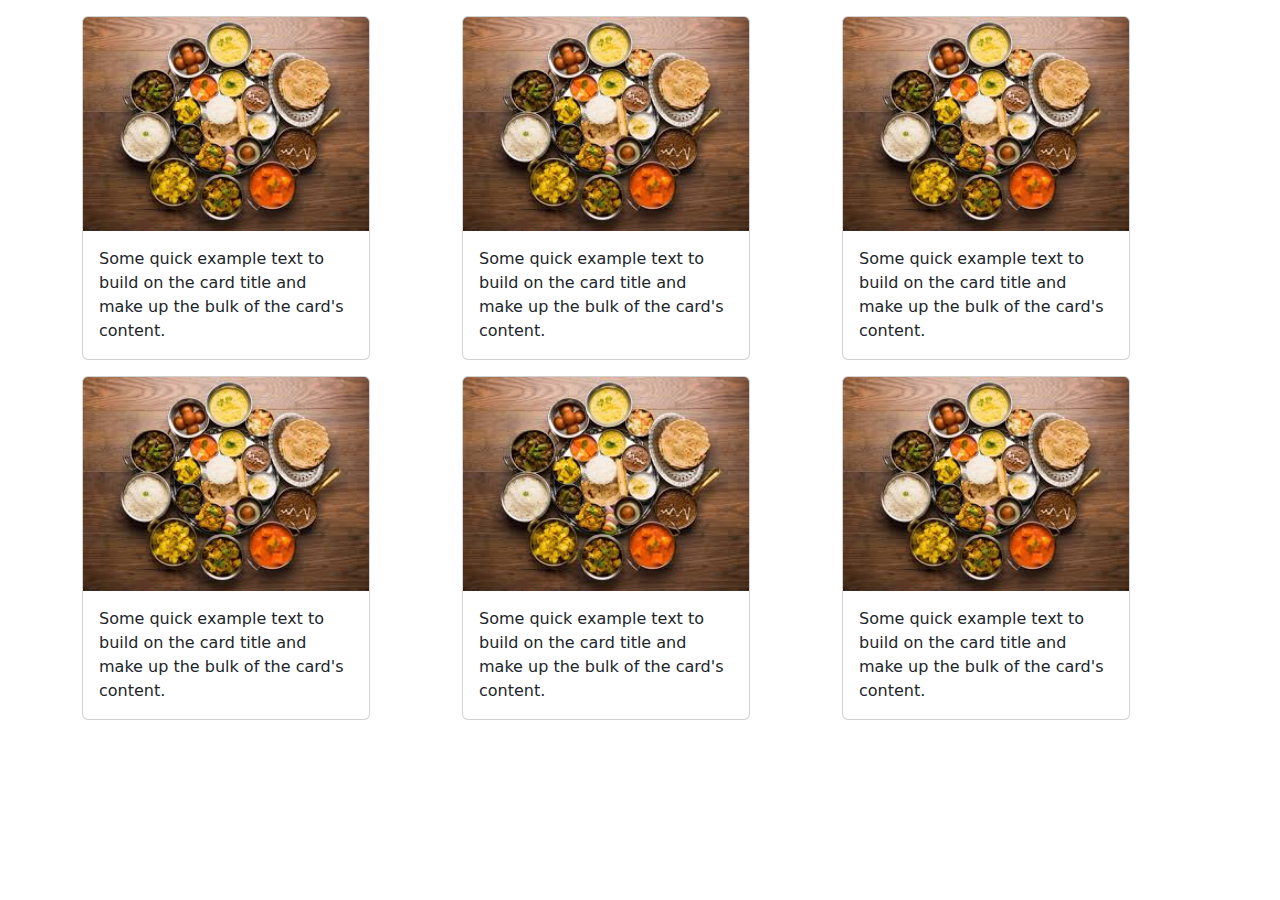
==== Practice/03demo.html @ 5715d9d2 "03demo set" ====
<!DOCTYPE html>
<html lang="en">
  <head>
    <meta charset="UTF-8" />
    <meta name="viewport" content="width=device-width, initial-scale=1.0" />
    <title>Document</title>
    <link
      href="https://cdn.jsdelivr.net/npm/bootstrap@5.3.3/dist/css/bootstrap.min.css"
      rel="stylesheet"
      integrity="sha384-QWTKZyjpPEjISv5WaRU9OFeRpok6YctnYmDr5pNlyT2bRjXh0JMhjY6hW+ALEwIH"
      crossorigin="anonymous"
    />
  </head>
  <body>
    <div class="container">
      <div class="row">
        <div class="col-12 col-lg-4 mt-3">
          <div class="card" style="width: 18rem">
            <img
              src="[data-uri]"
              class="card-img-top"
              alt="..."
            />
            <div class="card-body">
              <p class="card-text">
                Some quick example text to build on the card title and make up
                the bulk of the card's content.
              </p>
            </div>
          </div>
        </div>
        <div class="col-12 col-lg-4 mt-3">
          <div class="card" style="width: 18rem">
            <img
              src="[data-uri]"
              class="card-img-top"
              alt="..."
            />
            <div class="card-body">
              <p class="card-text">
                Some quick example text to build on the card title and make up
                the bulk of the card's content.
              </p>
            </div>
          </div>
        </div>
        <div class="col-12 col-lg-4 mt-3">
          <div class="card" style="width: 18rem">
            <img
              src="[data-uri]"
              class="card-img-top"
              alt="..."
            />
            <div class="card-body">
              <p class="card-text">
                Some quick example text to build on the card title and make up
                the bulk of the card's content.
              </p>
            </div>
          </div>
        </div>
        <div class="col-12 col-lg-4 mt-3">
          <div class="card" style="width: 18rem">
            <img
              src="[data-uri]"
              class="card-img-top"
              alt="..."
            />
            <div class="card-body">
              <p class="card-text">
                Some quick example text to build on the card title and make up
                the bulk of the card's content.
              </p>
            </div>
          </div>
        </div>
        <div class="col-12 col-lg-4 mt-3">
          <div class="card" style="width: 18rem">
            <img
              src="[data-uri]"
              class="card-img-top"
              alt="..."
            />
            <div class="card-body">
              <p class="card-text">
                Some quick example text to build on the card title and make up
                the bulk of the card's content.
              </p>
            </div>
          </div>
        </div>
        <div class="col-12 col-lg-4 mt-3">
          <div class="card" style="width: 18rem">
            <img
              src="[data-uri]"
              class="card-img-top"
              alt="..."
            />
            <div class="card-body">
              <p class="card-text">
                Some quick example text to build on the card title and make up
                the bulk of the card's content.
              </p>
            </div>
          </div>
        </div>
      </div>
    </div>
    <script
      src="https://cdn.jsdelivr.net/npm/@popperjs/core@2.11.8/dist/umd/popper.min.js"
      integrity="sha384-I7E8VVD/ismYTF4hNIPjVp/Zjvgyol6VFvRkX/vR+Vc4jQkC+hVqc2pM8ODewa9r"
      crossorigin="anonymous"
    ></script>
    <script
      src="https://cdn.jsdelivr.net/npm/bootstrap@5.3.3/dist/js/bootstrap.min.js"
      integrity="sha384-0pUGZvbkm6XF6gxjEnlmuGrJXVbNuzT9qBBavbLwCsOGabYfZo0T0to5eqruptLy"
      crossorigin="anonymous"
    ></script>
  </body>
</html>
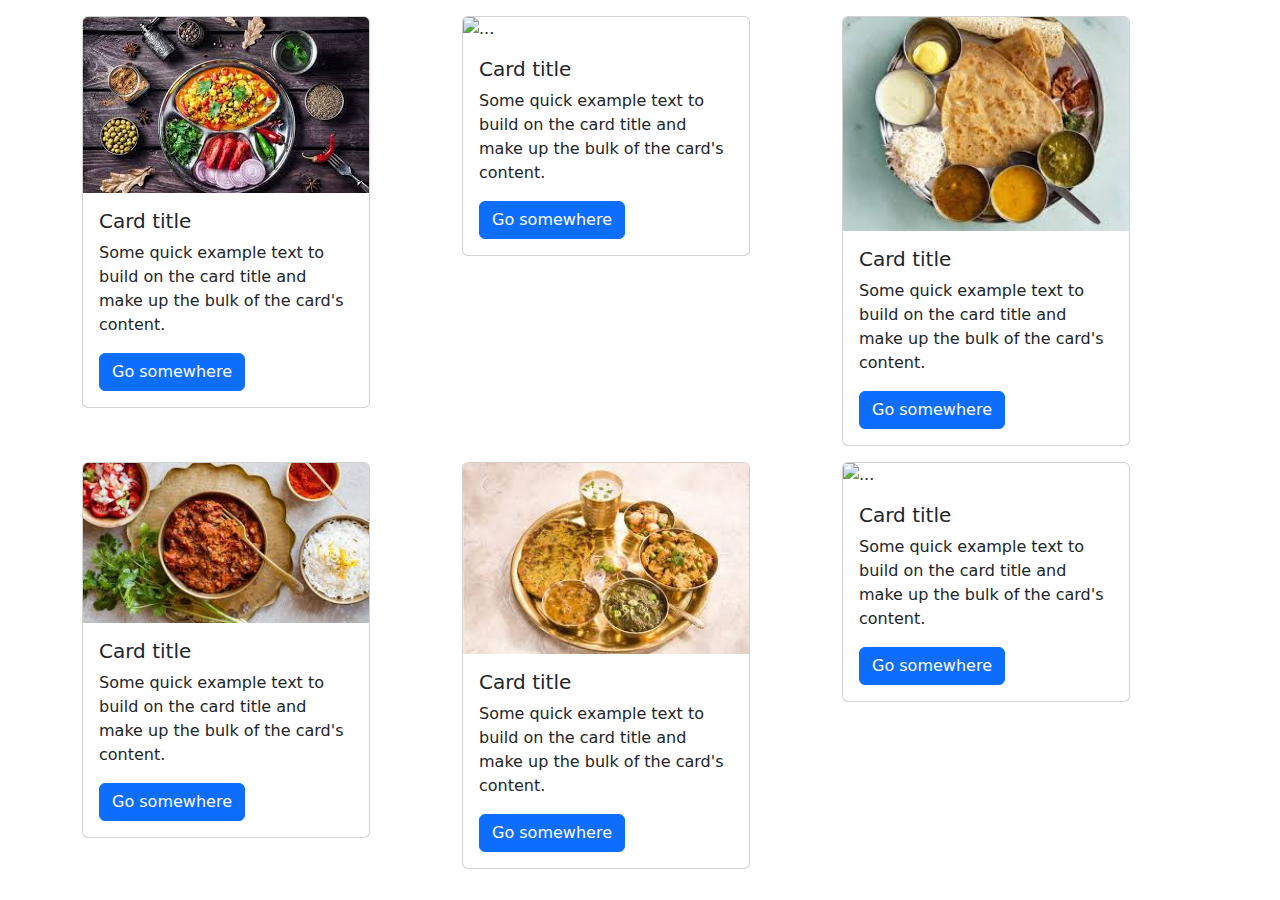
==== commit d8f9d9ad: "page modify" ====
--- a/Practice/03demo.html
+++ b/Practice/03demo.html
@@ -17,90 +17,102 @@
         <div class="col-12 col-lg-4 mt-3">
           <div class="card" style="width: 18rem">
             <img
-              src="[data-uri]"
+              src="[data-uri]"
               class="card-img-top"
               alt="..."
             />
             <div class="card-body">
+              <h5 class="card-title">Card title</h5>
               <p class="card-text">
                 Some quick example text to build on the card title and make up
                 the bulk of the card's content.
               </p>
+              <a href="#" class="btn btn-primary">Go somewhere</a>
             </div>
           </div>
         </div>
         <div class="col-12 col-lg-4 mt-3">
           <div class="card" style="width: 18rem">
             <img
-              src="[data-uri]"
+              src="https://encrypted-tbn0.gstatic.com/images?q=tbn:ANd9GcRdx4n8QEMXNT9C5JDSHsCWUER9HBP8AwprjKyBGe05CNFX6dsCYH2ZlAHLmicjGUzRCr4&usqp=CAU"
               class="card-img-top"
               alt="..."
             />
             <div class="card-body">
+              <h5 class="card-title">Card title</h5>
               <p class="card-text">
                 Some quick example text to build on the card title and make up
                 the bulk of the card's content.
               </p>
+              <a href="#" class="btn btn-primary">Go somewhere</a>
             </div>
           </div>
         </div>
         <div class="col-12 col-lg-4 mt-3">
           <div class="card" style="width: 18rem">
             <img
-              src="[data-uri]"
+              src="[data-uri]"
               class="card-img-top"
               alt="..."
             />
             <div class="card-body">
+              <h5 class="card-title">Card title</h5>
               <p class="card-text">
                 Some quick example text to build on the card title and make up
                 the bulk of the card's content.
               </p>
+              <a href="#" class="btn btn-primary">Go somewhere</a>
             </div>
           </div>
         </div>
         <div class="col-12 col-lg-4 mt-3">
           <div class="card" style="width: 18rem">
             <img
-              src="[data-uri]"
+              src="[data-uri]"
               class="card-img-top"
               alt="..."
             />
             <div class="card-body">
+              <h5 class="card-title">Card title</h5>
               <p class="card-text">
                 Some quick example text to build on the card title and make up
                 the bulk of the card's content.
               </p>
+              <a href="#" class="btn btn-primary">Go somewhere</a>
             </div>
           </div>
         </div>
         <div class="col-12 col-lg-4 mt-3">
           <div class="card" style="width: 18rem">
             <img
-              src="[data-uri]"
+              src="[data-uri]"
               class="card-img-top"
               alt="..."
             />
             <div class="card-body">
+              <h5 class="card-title">Card title</h5>
               <p class="card-text">
                 Some quick example text to build on the card title and make up
                 the bulk of the card's content.
               </p>
+              <a href="#" class="btn btn-primary">Go somewhere</a>
             </div>
           </div>
         </div>
         <div class="col-12 col-lg-4 mt-3">
           <div class="card" style="width: 18rem">
             <img
-              src="[data-uri]"
+              src="https://encrypted-tbn0.gstatic.com/images?q=tbn:ANd9GcRYYDeL7IpAeh2cF2h3aqrV44tb-7Vfp2zwzVXEBOAI0mvQvGF5DO1CG7BUVDBOQk0_O58&usqp=CAU"
               class="card-img-top"
               alt="..."
             />
             <div class="card-body">
+              <h5 class="card-title">Card title</h5>
               <p class="card-text">
                 Some quick example text to build on the card title and make up
                 the bulk of the card's content.
               </p>
+              <a href="#" class="btn btn-primary">Go somewhere</a>
             </div>
           </div>
         </div>
